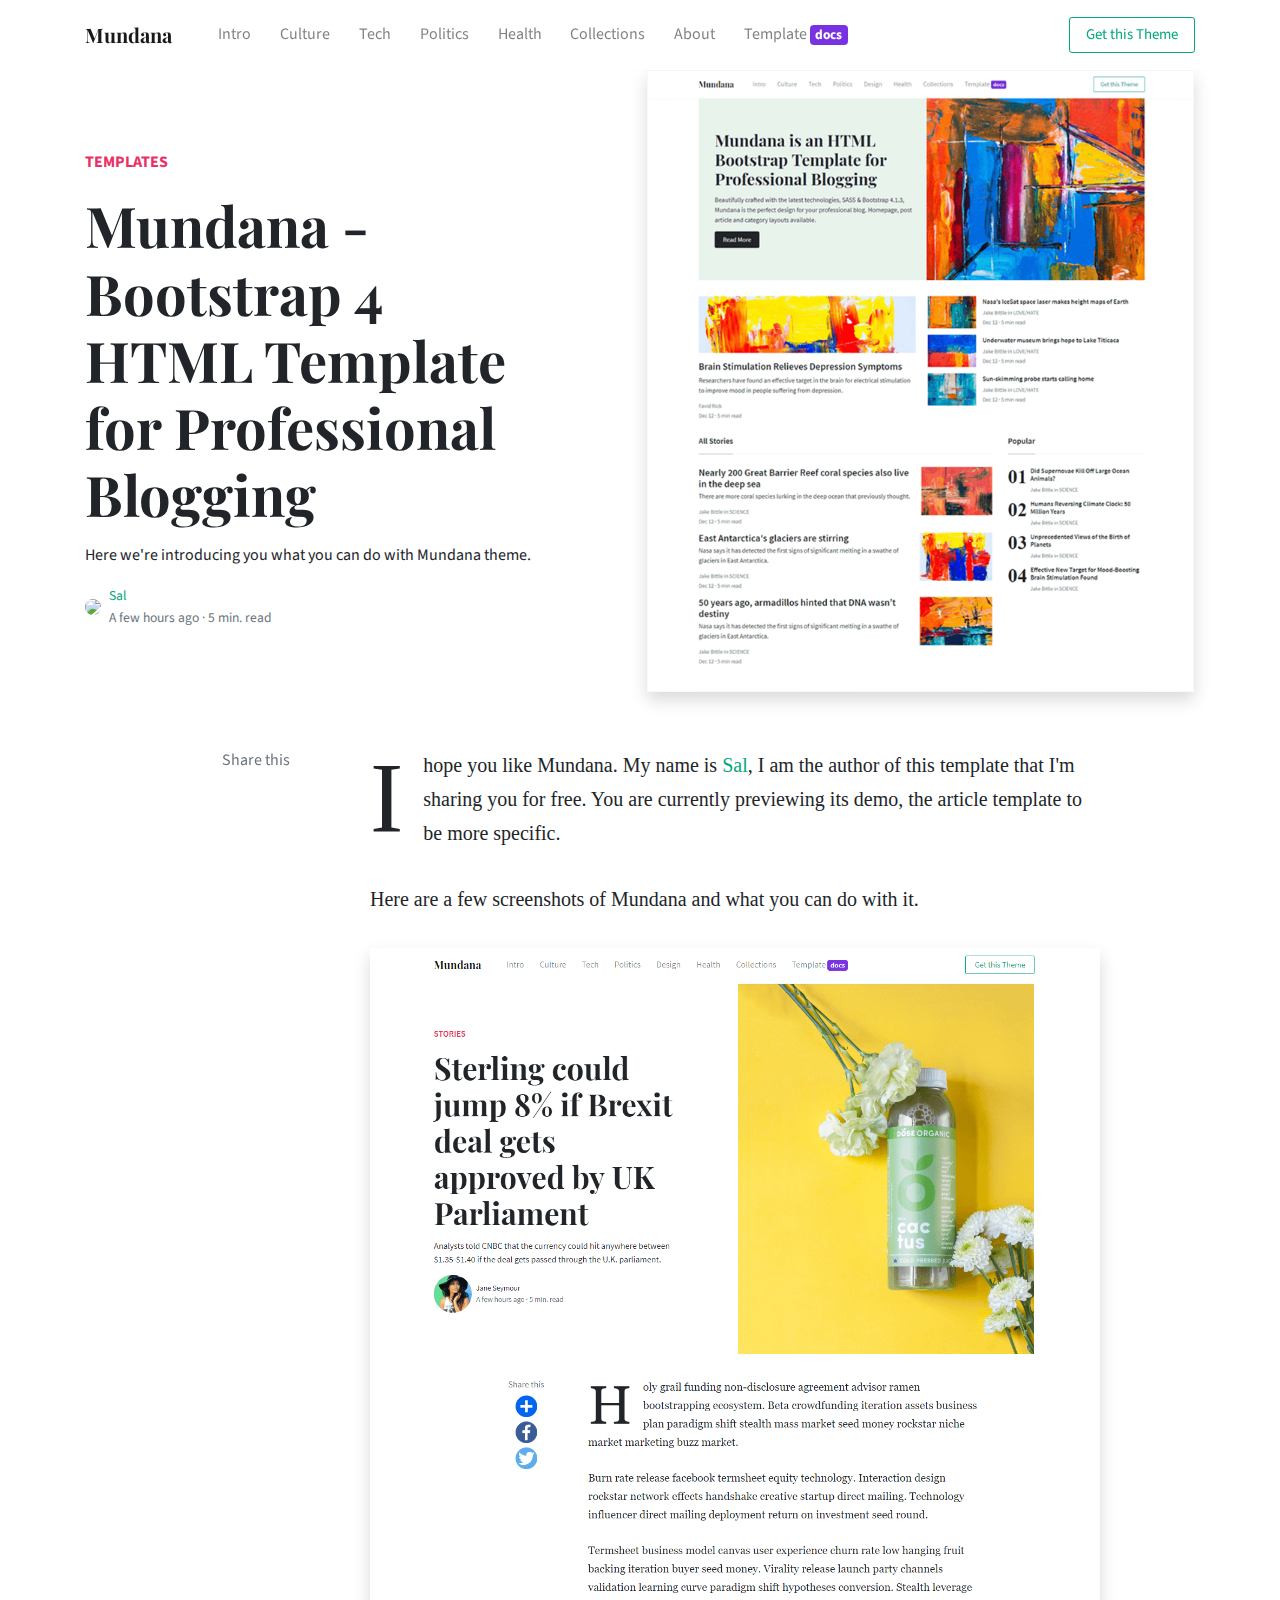
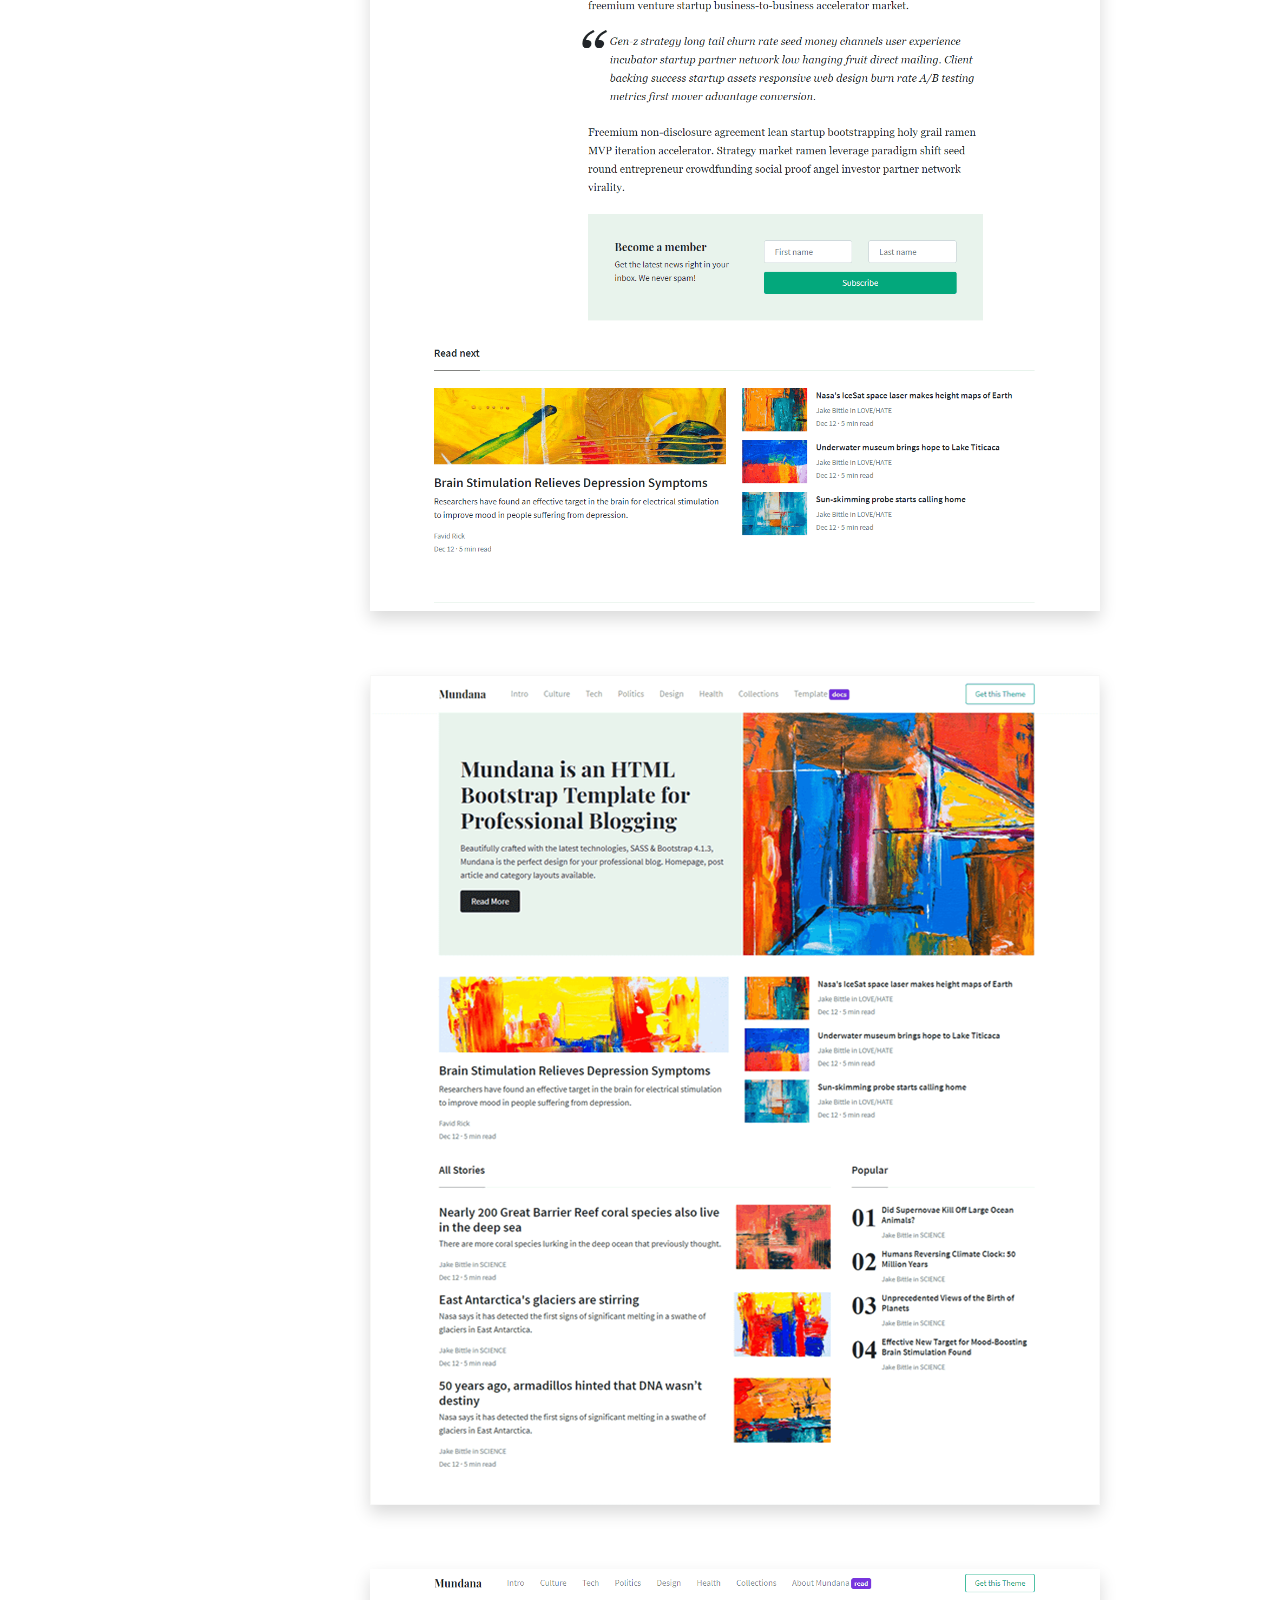
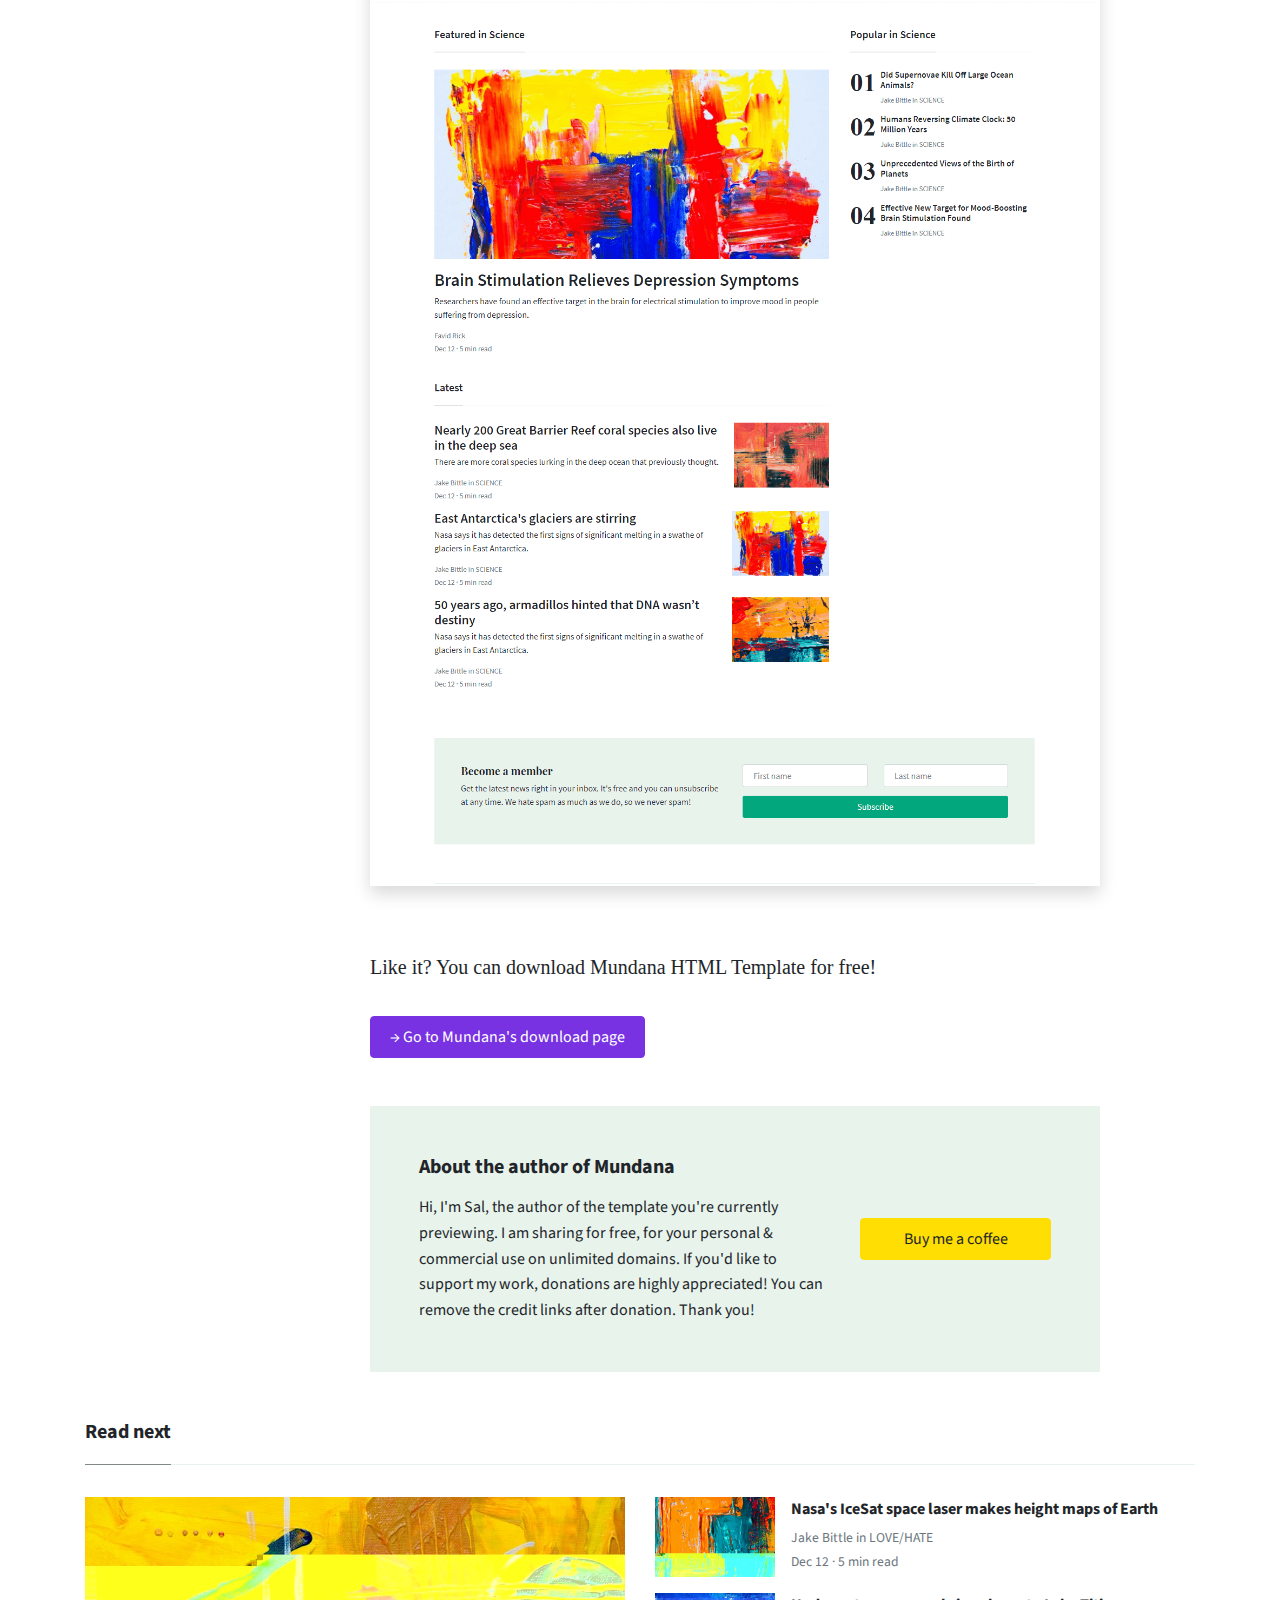
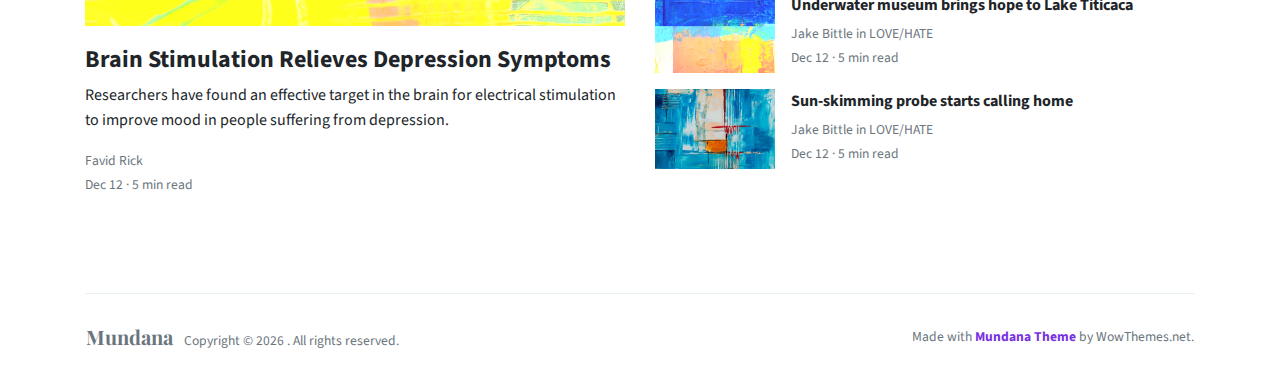
==== web/html/about.html @ f9ac69e0 "新建html网站模板" ====
<!DOCTYPE html>
<html lang="en">
<head>
<meta charset="utf-8"/>
<link rel="apple-touch-icon" sizes="76x76" href="../asserts/image/favicon.ico">
<link rel="icon" type="image/png" href="../asserts/image/favicon.ico">
<meta http-equiv="X-UA-Compatible" content="IE=edge,chrome=1"/>
<title>Mundana Template by WowThemesNet</title>
<meta content='width=device-width, initial-scale=1.0, maximum-scale=1.0, user-scalable=0, shrink-to-fit=no' name='viewport'/>
<!-- Google Font -->
<link href="https://fonts.googleapis.com/css?family=Playfair+Display:400,700|Source+Sans+Pro:400,700" rel="stylesheet">
<!-- Font Awesome Icons -->
<link rel="stylesheet" href="https://use.fontawesome.com/releases/v5.3.1/css/all.css" integrity="sha384-mzrmE5qonljUremFsqc01SB46JvROS7bZs3IO2EmfFsd15uHvIt+Y8vEf7N7fWAU" crossorigin="anonymous">
<!-- Main CSS -->
<link href="../asserts/css/main.css" rel="stylesheet"/>
</head>
<body>
<!--------------------------------------
NAVBAR
--------------------------------------->
<nav class="topnav navbar navbar-expand-lg navbar-light bg-white fixed-top">
<div class="container">
	<a class="navbar-brand" href="../index.html"><strong>Mundana</strong></a>
	<button class="navbar-toggler collapsed" type="button" data-toggle="collapse" data-target="#navbarColor02" aria-controls="navbarColor02" aria-expanded="false" aria-label="Toggle navigation">
	<span class="navbar-toggler-icon"></span>
	</button>
	<div class="navbar-collapse collapse" id="navbarColor02" style="">
		<ul class="navbar-nav mr-auto d-flex align-items-center">
			<li class="nav-item">
			<a class="nav-link" href="../index.html">Intro <span class="sr-only">(current)</span></a>
			</li>
			<li class="nav-item">
			<a class="nav-link" href="article.html">Culture</a>
			</li>
			<li class="nav-item">
			<a class="nav-link" href="article.html">Tech</a>
			</li>
			<li class="nav-item">
			<a class="nav-link" href="article.html">Politics</a>
			</li>
			<li class="nav-item">
			<a class="nav-link" href="article.html">Health</a>
			</li>
			<li class="nav-item">
			<a class="nav-link" href="article.html">Collections</a>
			</li>            
			<li class="nav-item">
			<a class="nav-link" href="about.html">About</a>
			</li>
			<li class="nav-item">
			<a class="nav-link" href="docs.html">Template <span class="badge badge-secondary">docs</span></a>
			</li>
		</ul>
		<ul class="navbar-nav ml-auto d-flex align-items-center">
			<li class="nav-item highlight">
			<a class="nav-link" href="https://www.wowthemes.net/mundana-free-html-bootstrap-template/">Get this Theme</a>
			</li>
		</ul>
	</div>
</div>
</nav>
<!-- End Navbar -->
    
    
<!--------------------------------------
HEADER
--------------------------------------->
<div class="container">
	<div class="jumbotron jumbotron-fluid mb-3 pl-0 pt-0 pb-0 bg-white position-relative">
		<div class="h-100 tofront">
			<div class="row justify-content-between">
				<div class="col-md-6 pt-6 pb-6 pr-6 align-self-center">
					<p class="text-uppercase font-weight-bold">
						<a class="text-danger" href="#">Templates</a>
					</p>
					<h1 class="display-4 secondfont mb-3 font-weight-bold">Mundana - Bootstrap 4 HTML Template for Professional Blogging</h1>
					<p class="mb-3">
						 Here we're introducing you what you can do with Mundana theme.
					</p>
					<div class="d-flex align-items-center">
                        <a target="_blank" href="https://www.buymeacoffee.com/sal"><img class="rounded-circle" src="../asserts/image/demo/sal.jpg" width="70"></a>
                        <small class="ml-2"><a target="_blank" href="https://www.buymeacoffee.com/sal">Sal</a> <span class="text-muted d-block">A few hours ago &middot; 5 min. read</span>
						</small>
					</div>
				</div>
				<div class="col-md-6 pr-0">
					<img src="../asserts/image/screenshot-mundana.png" class="shadow">
				</div>
			</div>
		</div>
	</div>
</div>
<!-- End Header -->
    
<!--------------------------------------
MAIN
--------------------------------------->    
<div class="container pt-4 pb-4">
	<div class="row justify-content-center">
		<div class="col-lg-2 pr-4 mb-4 col-md-12 text-center">
			<div class="sticky-top text-center">
				<div class="text-muted">
					Share this
				</div>
				<div class="share d-inline-block">
					<!-- AddToAny BEGIN -->
					<div class="a2a_kit a2a_kit_size_32 a2a_default_style">
						<a class="a2a_dd" href="https://www.addtoany.com/share"></a>
						<a class="a2a_button_facebook"></a>
						<a class="a2a_button_twitter"></a>
					</div>
					<script async src="https://static.addtoany.com/menu/page.js"></script>
					<!-- AddToAny END -->
				</div>
			</div>
		</div>
		<div class="col-md-12 col-lg-8">
			<article class="article-post">
			<p>
                I hope you like Mundana. My name is <a target="_blank" href="https://www.buymeacoffee.com/sal">Sal</a>, I am the author of this template that I'm sharing you for free. You are currently previewing its demo, the article template to be more specific.
			</p>
			<p>
				 Here are a few screenshots of Mundana and what you can do with it.
			</p>
			<p>
				<a href="article.html"><img src="../asserts/image/screenshot-mundana-article.png" class="shadow"></a>
			</p>
			<p>
				<a href="../index.html"><img src="../asserts/image/screenshot-mundana.png" class="shadow"></a>
			</p>
			<p>
				<a href="category.html"><img src="../asserts/image/screenshot-mundana-category.png" class="shadow"></a>
			</p>
			<p>
				 Like it? You can download Mundana HTML Template for free!
			</p>
			<p>
				<a target="_blank" href="https://www.wowthemes.net/mundana-free-html-bootstrap-template" class="btn btn-secondary">&rarr; Go to Mundana's download page</a>
			</p>
			</article>
			<div class="border p-5 bg-lightblue mt-5">
				<div class="row justify-content-between align-items-center">
					<div class="col-md-8 mb-2 mb-md-0">
						<h5 class="font-weight-bold mb-3">About the author of Mundana</h5>
						 Hi, I'm Sal, the author of the template you're currently previewing. I am sharing for free, for your personal &amp; commercial use on unlimited domains. If you'd like to support my work, donations are highly appreciated! You can remove the credit links after donation. Thank you!
					</div>
					<div class="col-md-4">
						<a target="_blank" href="https://www.buymeacoffee.com/sal" class="btn btn-warning btn-block"><i class="fa fa-coffee"></i> Buy me a coffee</a>
					</div>
				</div>
			</div>
		</div>
	</div>
</div>
    
<div class="container pt-4 pb-4">
	<h5 class="font-weight-bold spanborder"><span>Read next</span></h5>
	<div class="row">
		<div class="col-lg-6">
			<div class="card border-0 mb-4 box-shadow h-xl-300">
				<div style="background-image: url(../asserts/image/demo/3.jpg); height: 150px; background-size: cover; background-repeat: no-repeat;">
				</div>
				<div class="card-body px-0 pb-0 d-flex flex-column align-items-start">
					<h2 class="h4 font-weight-bold">
					<a class="text-dark" href="#">Brain Stimulation Relieves Depression Symptoms</a>
					</h2>
					<p class="card-text">
						 Researchers have found an effective target in the brain for electrical stimulation to improve mood in people suffering from depression.
					</p>
					<div>
						<small class="d-block"><a class="text-muted" href="author.html">Favid Rick</a></small>
						<small class="text-muted">Dec 12 · 5 min read</small>
					</div>
				</div>
			</div>
		</div>
		<div class="col-lg-6">
			<div class="flex-md-row mb-4 box-shadow h-xl-300">
				<div class="mb-3 d-flex align-items-center">
					<img height="80" src="../asserts/image/demo/blog4.jpg">
					<div class="pl-3">
						<h2 class="mb-2 h6 font-weight-bold">
						<a class="text-dark" href="article.html">Nasa's IceSat space laser makes height maps of Earth</a>
						</h2>
						<div class="card-text text-muted small">
							 Jake Bittle in LOVE/HATE
						</div>
						<small class="text-muted">Dec 12 · 5 min read</small>
					</div>
				</div>
				<div class="mb-3 d-flex align-items-center">
					<img height="80" src="../asserts/image/demo/blog5.jpg">
					<div class="pl-3">
						<h2 class="mb-2 h6 font-weight-bold">
						<a class="text-dark" href="./article.html">Underwater museum brings hope to Lake Titicaca</a>
						</h2>
						<div class="card-text text-muted small">
							 Jake Bittle in LOVE/HATE
						</div>
						<small class="text-muted">Dec 12 · 5 min read</small>
					</div>
				</div>
				<div class="mb-3 d-flex align-items-center">
					<img height="80" src="../asserts/image/demo/blog6.jpg">
					<div class="pl-3">
						<h2 class="mb-2 h6 font-weight-bold">
						<a class="text-dark" href="article.html">Sun-skimming probe starts calling home</a>
						</h2>
						<div class="card-text text-muted small">
							 Jake Bittle in LOVE/HATE
						</div>
						<small class="text-muted">Dec 12 · 5 min read</small>
					</div>
				</div>
			</div>
		</div>
	</div>
</div>
<!-- End Main -->
    
<!--------------------------------------
FOOTER
--------------------------------------->
<div class="container mt-5">
	<footer class="bg-white border-top p-3 text-muted small">
	<div class="row align-items-center justify-content-between">
		<div>
            <span class="navbar-brand mr-2"><strong>Mundana</strong></span> Copyright &copy;
			<script>document.write(new Date().getFullYear())</script>
			 . All rights reserved.
		</div>
		<div>
			Made with <a target="_blank" class="text-secondary font-weight-bold" href="https://www.wowthemes.net/mundana-free-html-bootstrap-template/">Mundana Theme</a> by WowThemes.net.
		</div>
	</div>
	</footer>
</div>
<!-- End Footer -->
    
<!--------------------------------------
JAVASCRIPTS
--------------------------------------->
<script src="../asserts/js/jquery.min.js" type="text/javascript"></script>
<script src="../asserts/js/popper.min.js" type="text/javascript"></script>
<script src="../asserts/js/bootstrap.min.js" type="text/javascript"></script>
<script src="../asserts/js/functions.js" type="text/javascript"></script>
</body>
</html>
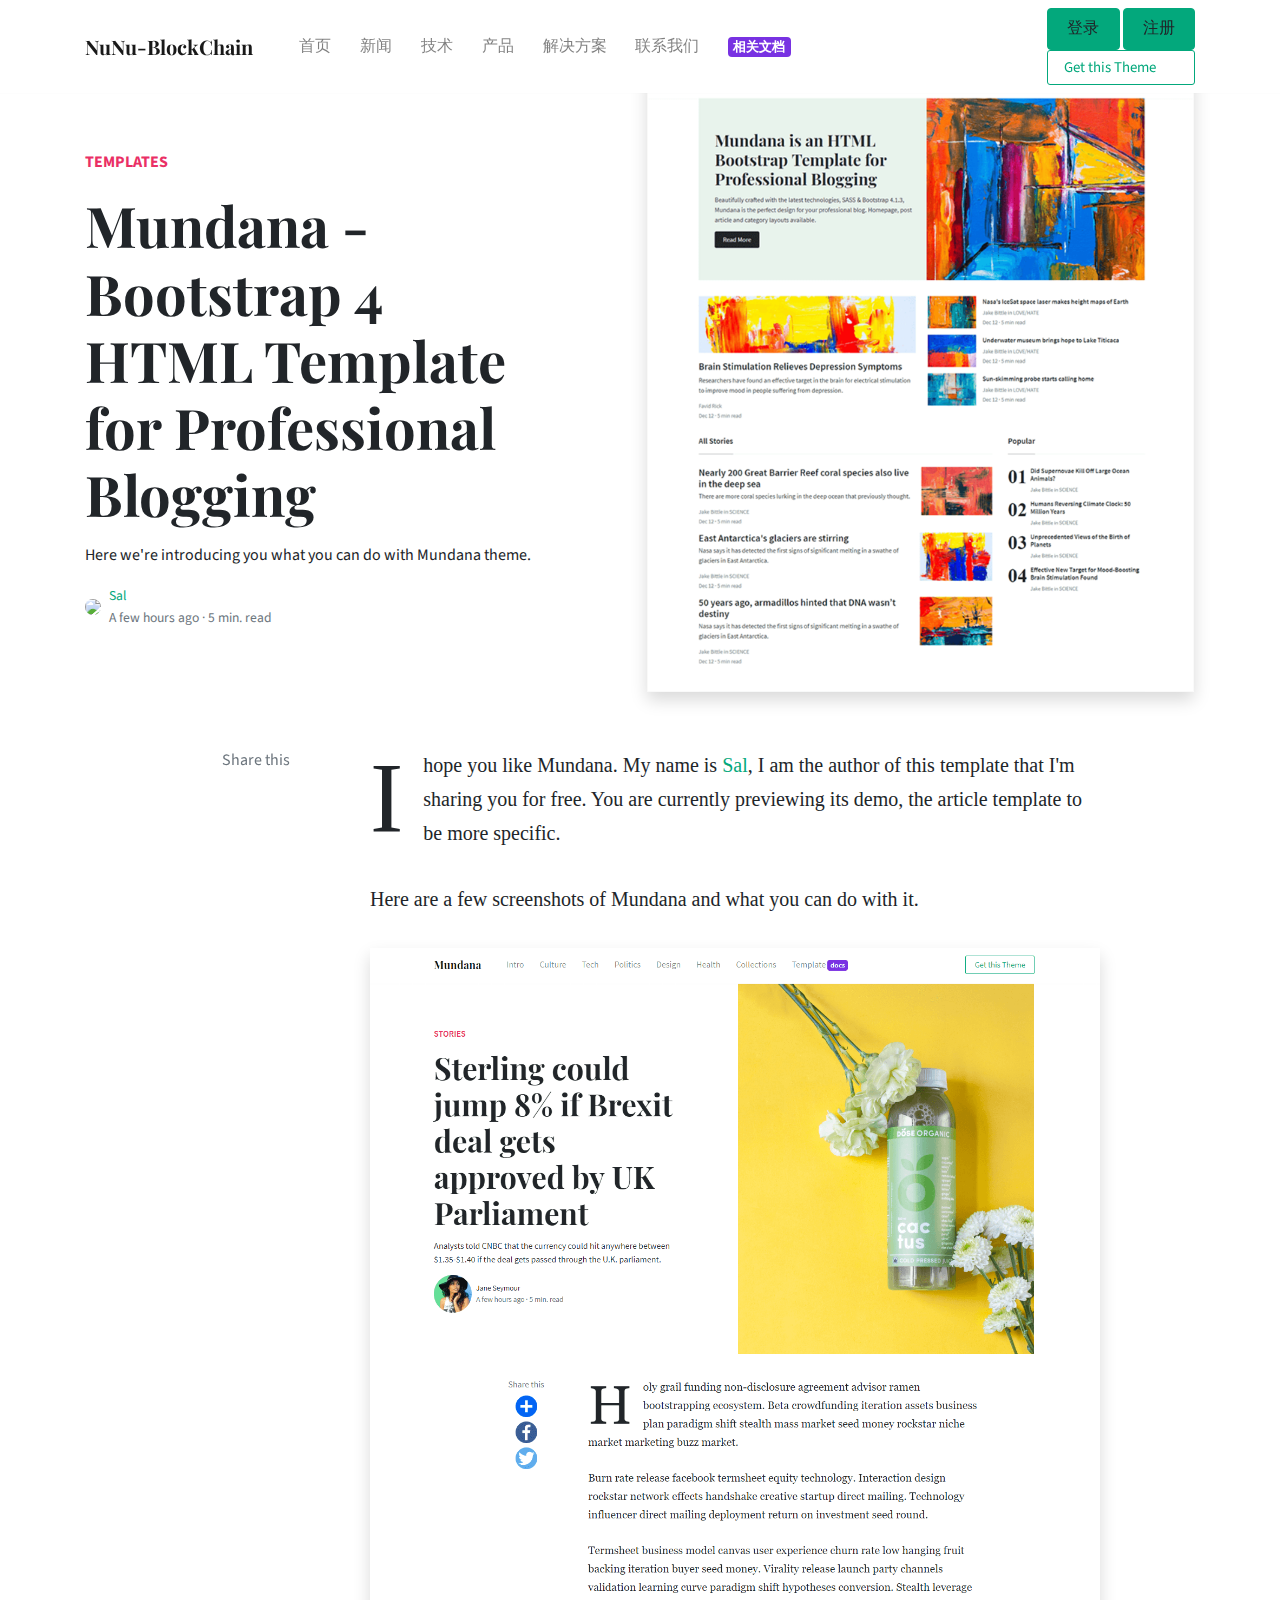
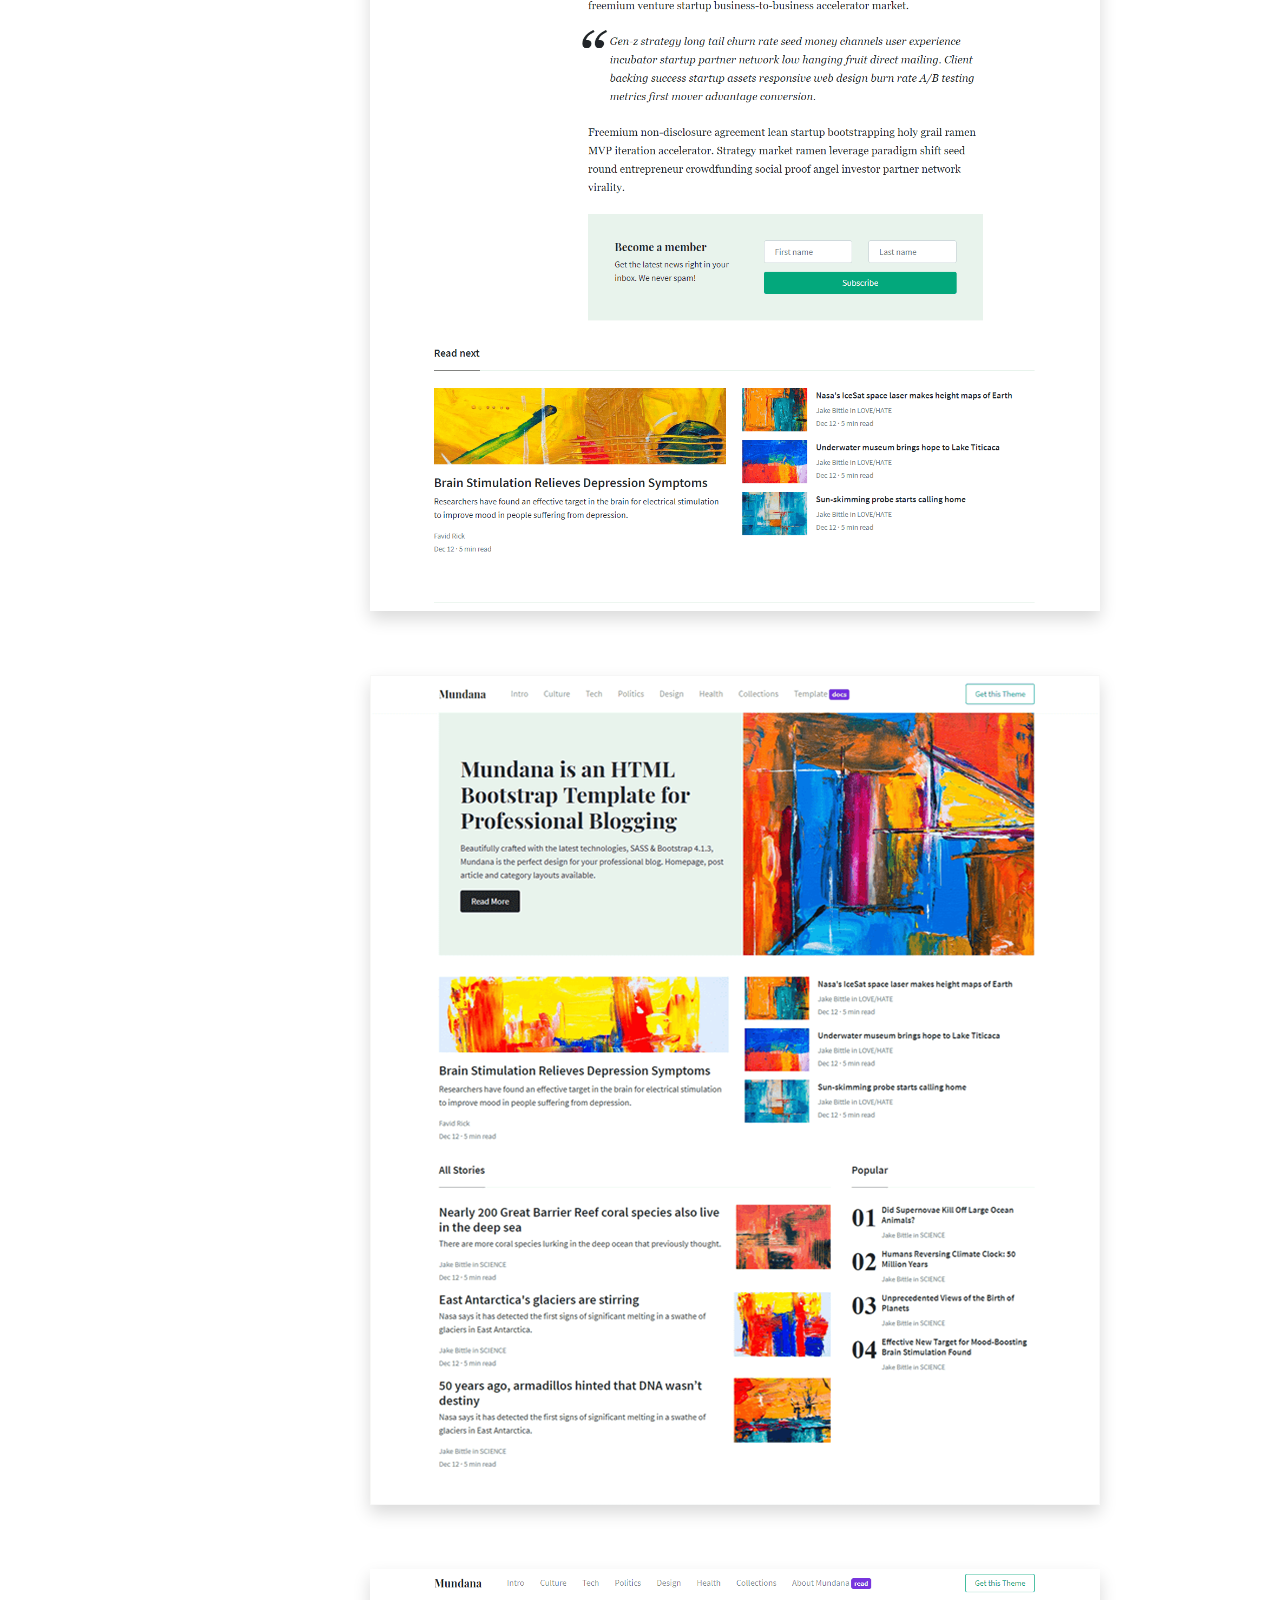
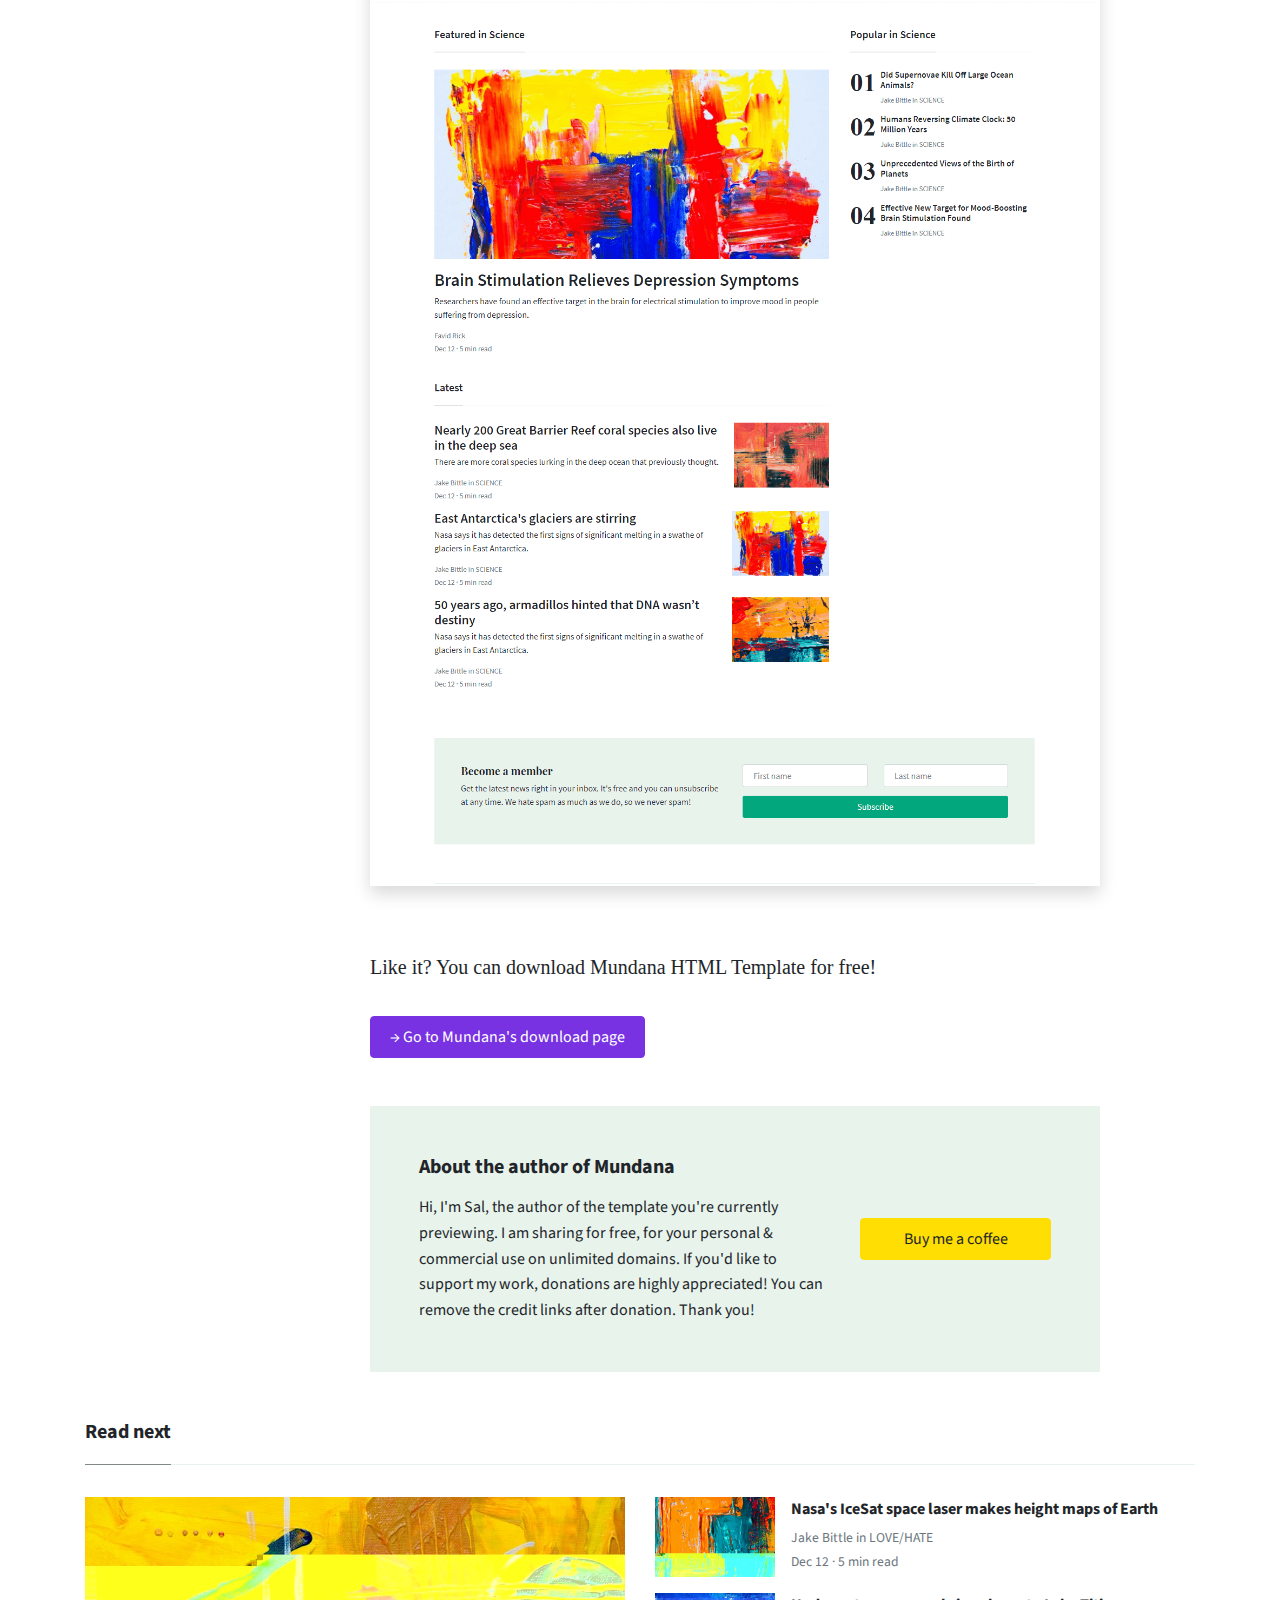
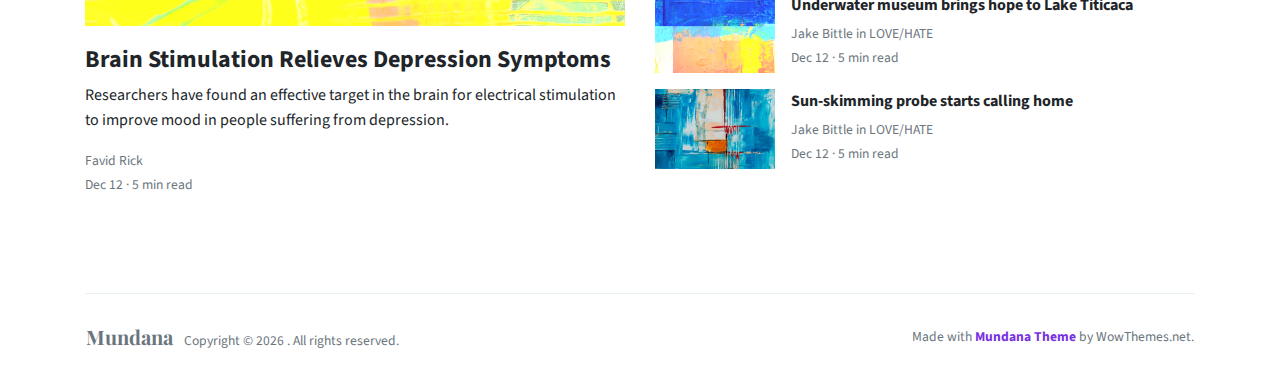
==== commit 1ff72505: "aaa" ====
--- a/web/html/about.html
+++ b/web/html/about.html
@@ -1,248 +1,278 @@
 <!DOCTYPE html>
 <html lang="en">
+
 <head>
-<meta charset="utf-8"/>
-<link rel="apple-touch-icon" sizes="76x76" href="../asserts/image/favicon.ico">
-<link rel="icon" type="image/png" href="../asserts/image/favicon.ico">
-<meta http-equiv="X-UA-Compatible" content="IE=edge,chrome=1"/>
-<title>Mundana Template by WowThemesNet</title>
-<meta content='width=device-width, initial-scale=1.0, maximum-scale=1.0, user-scalable=0, shrink-to-fit=no' name='viewport'/>
-<!-- Google Font -->
-<link href="https://fonts.googleapis.com/css?family=Playfair+Display:400,700|Source+Sans+Pro:400,700" rel="stylesheet">
-<!-- Font Awesome Icons -->
-<link rel="stylesheet" href="https://use.fontawesome.com/releases/v5.3.1/css/all.css" integrity="sha384-mzrmE5qonljUremFsqc01SB46JvROS7bZs3IO2EmfFsd15uHvIt+Y8vEf7N7fWAU" crossorigin="anonymous">
-<!-- Main CSS -->
-<link href="../asserts/css/main.css" rel="stylesheet"/>
+	<meta charset="utf-8" />
+	<link rel="apple-touch-icon" sizes="76x76" href="../asserts/image/favicon.ico">
+	<link rel="icon" type="image/png" href="../asserts/image/favicon.ico">
+	<meta http-equiv="X-UA-Compatible" content="IE=edge,chrome=1" />
+	<title>Mundana Template by WowThemesNet</title>
+	<meta content='width=device-width, initial-scale=1.0, maximum-scale=1.0, user-scalable=0, shrink-to-fit=no'
+		name='viewport' />
+	<!-- Google Font -->
+	<link href="https://fonts.googleapis.com/css?family=Playfair+Display:400,700|Source+Sans+Pro:400,700"
+		rel="stylesheet">
+	<!-- Font Awesome Icons -->
+	<link rel="stylesheet" href="https://use.fontawesome.com/releases/v5.3.1/css/all.css"
+		integrity="sha384-mzrmE5qonljUremFsqc01SB46JvROS7bZs3IO2EmfFsd15uHvIt+Y8vEf7N7fWAU" crossorigin="anonymous">
+	<!-- Main CSS -->
+	<link href="../asserts/css/main.css" rel="stylesheet" />
 </head>
+
 <body>
-<!--------------------------------------
+	<!--------------------------------------
 NAVBAR
 --------------------------------------->
-<nav class="topnav navbar navbar-expand-lg navbar-light bg-white fixed-top">
-<div class="container">
-	<a class="navbar-brand" href="../index.html"><strong>Mundana</strong></a>
-	<button class="navbar-toggler collapsed" type="button" data-toggle="collapse" data-target="#navbarColor02" aria-controls="navbarColor02" aria-expanded="false" aria-label="Toggle navigation">
-	<span class="navbar-toggler-icon"></span>
-	</button>
-	<div class="navbar-collapse collapse" id="navbarColor02" style="">
-		<ul class="navbar-nav mr-auto d-flex align-items-center">
-			<li class="nav-item">
-			<a class="nav-link" href="../index.html">Intro <span class="sr-only">(current)</span></a>
-			</li>
-			<li class="nav-item">
-			<a class="nav-link" href="article.html">Culture</a>
-			</li>
-			<li class="nav-item">
-			<a class="nav-link" href="article.html">Tech</a>
-			</li>
-			<li class="nav-item">
-			<a class="nav-link" href="article.html">Politics</a>
-			</li>
-			<li class="nav-item">
-			<a class="nav-link" href="article.html">Health</a>
-			</li>
-			<li class="nav-item">
-			<a class="nav-link" href="article.html">Collections</a>
-			</li>            
-			<li class="nav-item">
-			<a class="nav-link" href="about.html">About</a>
-			</li>
-			<li class="nav-item">
-			<a class="nav-link" href="docs.html">Template <span class="badge badge-secondary">docs</span></a>
-			</li>
-		</ul>
-		<ul class="navbar-nav ml-auto d-flex align-items-center">
-			<li class="nav-item highlight">
-			<a class="nav-link" href="https://www.wowthemes.net/mundana-free-html-bootstrap-template/">Get this Theme</a>
-			</li>
-		</ul>
-	</div>
-</div>
-</nav>
-<!-- End Navbar -->
-    
-    
-<!--------------------------------------
+	<nav class="topnav navbar navbar-expand-lg navbar-light bg-white fixed-top">
+		<div class="container">
+			<a class="navbar-brand" href="index.html"><strong>NuNu-BlockChain</strong></a>
+			<button class="navbar-toggler collapsed" type="button" data-toggle="collapse" data-target="#navbarColor02"
+				aria-controls="navbarColor02" aria-expanded="false" aria-label="Toggle navigation">
+				<span class="navbar-toggler-icon"></span>
+			</button>
+			<div class="navbar-collapse collapse" id="navbarColor02">
+				<ul class="navbar-nav mr-auto d-flex align-items-center">
+					<li class="nav-item">
+						<a class="nav-link" href="index.html">首页 <span class="sr-only">(current)</span></a>
+					</li>
+					<li class="nav-item">
+						<a class="nav-link" href="html/article.html">新闻</a>
+					</li>
+					<li class="nav-item">
+						<a class="nav-link" href="html/eth/eth_index.html">技术</a>
+					</li>
+					<li class="nav-item">
+						<a class="nav-link" href="html/article.html">产品</a>
+					</li>
+					<li class="nav-item">
+						<a class="nav-link" href="html/article.html">解决方案</a>
+					</li>
+					<li class="nav-item">
+						<a class="nav-link" href="html/about.html">联系我们</a>
+					</li>
+					<li class="nav-item">
+						<a class="nav-link" href="html/docs.html"><span class="badge badge-secondary">相关文档</span></a>
+					</li>
+				</ul>
+				<ul class="navbar-nav ml-auto d-flex align-items-center">
+					<li class="nav-item highlight">
+						<a class="btn btn-primary">登录<i class="mdi mdi-music"></i></a>
+						<a class="btn btn-primary">注册<i class="mdi mdi-music"></i></a>
+						<a class="nav-link" href="https://www.wowthemes.net/mundana-free-html-bootstrap-template/">Get
+							this
+							Theme</a>
+					</li>
+				</ul>
+			</div>
+		</div>
+
+	</nav>
+	<!-- End Navbar -->
+
+
+	<!--------------------------------------
 HEADER
 --------------------------------------->
-<div class="container">
-	<div class="jumbotron jumbotron-fluid mb-3 pl-0 pt-0 pb-0 bg-white position-relative">
-		<div class="h-100 tofront">
-			<div class="row justify-content-between">
-				<div class="col-md-6 pt-6 pb-6 pr-6 align-self-center">
-					<p class="text-uppercase font-weight-bold">
-						<a class="text-danger" href="#">Templates</a>
-					</p>
-					<h1 class="display-4 secondfont mb-3 font-weight-bold">Mundana - Bootstrap 4 HTML Template for Professional Blogging</h1>
-					<p class="mb-3">
-						 Here we're introducing you what you can do with Mundana theme.
-					</p>
-					<div class="d-flex align-items-center">
-                        <a target="_blank" href="https://www.buymeacoffee.com/sal"><img class="rounded-circle" src="../asserts/image/demo/sal.jpg" width="70"></a>
-                        <small class="ml-2"><a target="_blank" href="https://www.buymeacoffee.com/sal">Sal</a> <span class="text-muted d-block">A few hours ago &middot; 5 min. read</span>
-						</small>
-					</div>
-				</div>
-				<div class="col-md-6 pr-0">
-					<img src="../asserts/image/screenshot-mundana.png" class="shadow">
-				</div>
-			</div>
-		</div>
-	</div>
-</div>
-<!-- End Header -->
-    
-<!--------------------------------------
+	<div class="container">
+		<div class="jumbotron jumbotron-fluid mb-3 pl-0 pt-0 pb-0 bg-white position-relative">
+			<div class="h-100 tofront">
+				<div class="row justify-content-between">
+					<div class="col-md-6 pt-6 pb-6 pr-6 align-self-center">
+						<p class="text-uppercase font-weight-bold">
+							<a class="text-danger" href="#">Templates</a>
+						</p>
+						<h1 class="display-4 secondfont mb-3 font-weight-bold">Mundana - Bootstrap 4 HTML Template for
+							Professional Blogging</h1>
+						<p class="mb-3">
+							Here we're introducing you what you can do with Mundana theme.
+						</p>
+						<div class="d-flex align-items-center">
+							<a target="_blank" href="https://www.buymeacoffee.com/sal"><img class="rounded-circle"
+									src="../asserts/image/demo/sal.jpg" width="70"></a>
+							<small class="ml-2"><a target="_blank" href="https://www.buymeacoffee.com/sal">Sal</a> <span
+									class="text-muted d-block">A few hours ago &middot; 5 min. read</span>
+							</small>
+						</div>
+					</div>
+					<div class="col-md-6 pr-0">
+						<img src="../asserts/image/screenshot-mundana.png" class="shadow">
+					</div>
+				</div>
+			</div>
+		</div>
+	</div>
+	<!-- End Header -->
+
+	<!--------------------------------------
 MAIN
---------------------------------------->    
-<div class="container pt-4 pb-4">
-	<div class="row justify-content-center">
-		<div class="col-lg-2 pr-4 mb-4 col-md-12 text-center">
-			<div class="sticky-top text-center">
-				<div class="text-muted">
-					Share this
-				</div>
-				<div class="share d-inline-block">
-					<!-- AddToAny BEGIN -->
-					<div class="a2a_kit a2a_kit_size_32 a2a_default_style">
-						<a class="a2a_dd" href="https://www.addtoany.com/share"></a>
-						<a class="a2a_button_facebook"></a>
-						<a class="a2a_button_twitter"></a>
-					</div>
-					<script async src="https://static.addtoany.com/menu/page.js"></script>
-					<!-- AddToAny END -->
-				</div>
-			</div>
-		</div>
-		<div class="col-md-12 col-lg-8">
-			<article class="article-post">
-			<p>
-                I hope you like Mundana. My name is <a target="_blank" href="https://www.buymeacoffee.com/sal">Sal</a>, I am the author of this template that I'm sharing you for free. You are currently previewing its demo, the article template to be more specific.
-			</p>
-			<p>
-				 Here are a few screenshots of Mundana and what you can do with it.
-			</p>
-			<p>
-				<a href="article.html"><img src="../asserts/image/screenshot-mundana-article.png" class="shadow"></a>
-			</p>
-			<p>
-				<a href="../index.html"><img src="../asserts/image/screenshot-mundana.png" class="shadow"></a>
-			</p>
-			<p>
-				<a href="category.html"><img src="../asserts/image/screenshot-mundana-category.png" class="shadow"></a>
-			</p>
-			<p>
-				 Like it? You can download Mundana HTML Template for free!
-			</p>
-			<p>
-				<a target="_blank" href="https://www.wowthemes.net/mundana-free-html-bootstrap-template" class="btn btn-secondary">&rarr; Go to Mundana's download page</a>
-			</p>
-			</article>
-			<div class="border p-5 bg-lightblue mt-5">
-				<div class="row justify-content-between align-items-center">
-					<div class="col-md-8 mb-2 mb-md-0">
-						<h5 class="font-weight-bold mb-3">About the author of Mundana</h5>
-						 Hi, I'm Sal, the author of the template you're currently previewing. I am sharing for free, for your personal &amp; commercial use on unlimited domains. If you'd like to support my work, donations are highly appreciated! You can remove the credit links after donation. Thank you!
-					</div>
-					<div class="col-md-4">
-						<a target="_blank" href="https://www.buymeacoffee.com/sal" class="btn btn-warning btn-block"><i class="fa fa-coffee"></i> Buy me a coffee</a>
-					</div>
-				</div>
-			</div>
-		</div>
-	</div>
-</div>
-    
-<div class="container pt-4 pb-4">
-	<h5 class="font-weight-bold spanborder"><span>Read next</span></h5>
-	<div class="row">
-		<div class="col-lg-6">
-			<div class="card border-0 mb-4 box-shadow h-xl-300">
-				<div style="background-image: url(../asserts/image/demo/3.jpg); height: 150px; background-size: cover; background-repeat: no-repeat;">
-				</div>
-				<div class="card-body px-0 pb-0 d-flex flex-column align-items-start">
-					<h2 class="h4 font-weight-bold">
-					<a class="text-dark" href="#">Brain Stimulation Relieves Depression Symptoms</a>
-					</h2>
-					<p class="card-text">
-						 Researchers have found an effective target in the brain for electrical stimulation to improve mood in people suffering from depression.
-					</p>
-					<div>
-						<small class="d-block"><a class="text-muted" href="author.html">Favid Rick</a></small>
-						<small class="text-muted">Dec 12 · 5 min read</small>
-					</div>
-				</div>
-			</div>
-		</div>
-		<div class="col-lg-6">
-			<div class="flex-md-row mb-4 box-shadow h-xl-300">
-				<div class="mb-3 d-flex align-items-center">
-					<img height="80" src="../asserts/image/demo/blog4.jpg">
-					<div class="pl-3">
-						<h2 class="mb-2 h6 font-weight-bold">
-						<a class="text-dark" href="article.html">Nasa's IceSat space laser makes height maps of Earth</a>
+--------------------------------------->
+	<div class="container pt-4 pb-4">
+		<div class="row justify-content-center">
+			<div class="col-lg-2 pr-4 mb-4 col-md-12 text-center">
+				<div class="sticky-top text-center">
+					<div class="text-muted">
+						Share this
+					</div>
+					<div class="share d-inline-block">
+						<!-- AddToAny BEGIN -->
+						<div class="a2a_kit a2a_kit_size_32 a2a_default_style">
+							<a class="a2a_dd" href="https://www.addtoany.com/share"></a>
+							<a class="a2a_button_facebook"></a>
+							<a class="a2a_button_twitter"></a>
+						</div>
+						<script async src="https://static.addtoany.com/menu/page.js"></script>
+						<!-- AddToAny END -->
+					</div>
+				</div>
+			</div>
+			<div class="col-md-12 col-lg-8">
+				<article class="article-post">
+					<p>
+						I hope you like Mundana. My name is <a target="_blank"
+							href="https://www.buymeacoffee.com/sal">Sal</a>, I am the author of this template that I'm
+						sharing you for free. You are currently previewing its demo, the article template to be more
+						specific.
+					</p>
+					<p>
+						Here are a few screenshots of Mundana and what you can do with it.
+					</p>
+					<p>
+						<a href="article.html"><img src="../asserts/image/screenshot-mundana-article.png"
+								class="shadow"></a>
+					</p>
+					<p>
+						<a href="../index.html"><img src="../asserts/image/screenshot-mundana.png" class="shadow"></a>
+					</p>
+					<p>
+						<a href="category.html"><img src="../asserts/image/screenshot-mundana-category.png"
+								class="shadow"></a>
+					</p>
+					<p>
+						Like it? You can download Mundana HTML Template for free!
+					</p>
+					<p>
+						<a target="_blank" href="https://www.wowthemes.net/mundana-free-html-bootstrap-template"
+							class="btn btn-secondary">&rarr; Go to Mundana's download page</a>
+					</p>
+				</article>
+				<div class="border p-5 bg-lightblue mt-5">
+					<div class="row justify-content-between align-items-center">
+						<div class="col-md-8 mb-2 mb-md-0">
+							<h5 class="font-weight-bold mb-3">About the author of Mundana</h5>
+							Hi, I'm Sal, the author of the template you're currently previewing. I am sharing for free,
+							for your personal &amp; commercial use on unlimited domains. If you'd like to support my
+							work, donations are highly appreciated! You can remove the credit links after donation.
+							Thank you!
+						</div>
+						<div class="col-md-4">
+							<a target="_blank" href="https://www.buymeacoffee.com/sal"
+								class="btn btn-warning btn-block"><i class="fa fa-coffee"></i> Buy me a coffee</a>
+						</div>
+					</div>
+				</div>
+			</div>
+		</div>
+	</div>
+
+	<div class="container pt-4 pb-4">
+		<h5 class="font-weight-bold spanborder"><span>Read next</span></h5>
+		<div class="row">
+			<div class="col-lg-6">
+				<div class="card border-0 mb-4 box-shadow h-xl-300">
+					<div
+						style="background-image: url(../asserts/image/demo/3.jpg); height: 150px; background-size: cover; background-repeat: no-repeat;">
+					</div>
+					<div class="card-body px-0 pb-0 d-flex flex-column align-items-start">
+						<h2 class="h4 font-weight-bold">
+							<a class="text-dark" href="#">Brain Stimulation Relieves Depression Symptoms</a>
 						</h2>
-						<div class="card-text text-muted small">
-							 Jake Bittle in LOVE/HATE
-						</div>
-						<small class="text-muted">Dec 12 · 5 min read</small>
-					</div>
-				</div>
-				<div class="mb-3 d-flex align-items-center">
-					<img height="80" src="../asserts/image/demo/blog5.jpg">
-					<div class="pl-3">
-						<h2 class="mb-2 h6 font-weight-bold">
-						<a class="text-dark" href="./article.html">Underwater museum brings hope to Lake Titicaca</a>
-						</h2>
-						<div class="card-text text-muted small">
-							 Jake Bittle in LOVE/HATE
-						</div>
-						<small class="text-muted">Dec 12 · 5 min read</small>
-					</div>
-				</div>
-				<div class="mb-3 d-flex align-items-center">
-					<img height="80" src="../asserts/image/demo/blog6.jpg">
-					<div class="pl-3">
-						<h2 class="mb-2 h6 font-weight-bold">
-						<a class="text-dark" href="article.html">Sun-skimming probe starts calling home</a>
-						</h2>
-						<div class="card-text text-muted small">
-							 Jake Bittle in LOVE/HATE
-						</div>
-						<small class="text-muted">Dec 12 · 5 min read</small>
-					</div>
-				</div>
-			</div>
-		</div>
-	</div>
-</div>
-<!-- End Main -->
-    
-<!--------------------------------------
+						<p class="card-text">
+							Researchers have found an effective target in the brain for electrical stimulation to
+							improve mood in people suffering from depression.
+						</p>
+						<div>
+							<small class="d-block"><a class="text-muted" href="author.html">Favid Rick</a></small>
+							<small class="text-muted">Dec 12 · 5 min read</small>
+						</div>
+					</div>
+				</div>
+			</div>
+			<div class="col-lg-6">
+				<div class="flex-md-row mb-4 box-shadow h-xl-300">
+					<div class="mb-3 d-flex align-items-center">
+						<img height="80" src="../asserts/image/demo/blog4.jpg">
+						<div class="pl-3">
+							<h2 class="mb-2 h6 font-weight-bold">
+								<a class="text-dark" href="article.html">Nasa's IceSat space laser makes height maps of
+									Earth</a>
+							</h2>
+							<div class="card-text text-muted small">
+								Jake Bittle in LOVE/HATE
+							</div>
+							<small class="text-muted">Dec 12 · 5 min read</small>
+						</div>
+					</div>
+					<div class="mb-3 d-flex align-items-center">
+						<img height="80" src="../asserts/image/demo/blog5.jpg">
+						<div class="pl-3">
+							<h2 class="mb-2 h6 font-weight-bold">
+								<a class="text-dark" href="./article.html">Underwater museum brings hope to Lake
+									Titicaca</a>
+							</h2>
+							<div class="card-text text-muted small">
+								Jake Bittle in LOVE/HATE
+							</div>
+							<small class="text-muted">Dec 12 · 5 min read</small>
+						</div>
+					</div>
+					<div class="mb-3 d-flex align-items-center">
+						<img height="80" src="../asserts/image/demo/blog6.jpg">
+						<div class="pl-3">
+							<h2 class="mb-2 h6 font-weight-bold">
+								<a class="text-dark" href="article.html">Sun-skimming probe starts calling home</a>
+							</h2>
+							<div class="card-text text-muted small">
+								Jake Bittle in LOVE/HATE
+							</div>
+							<small class="text-muted">Dec 12 · 5 min read</small>
+						</div>
+					</div>
+				</div>
+			</div>
+		</div>
+	</div>
+	<!-- End Main -->
+
+	<!--------------------------------------
 FOOTER
 --------------------------------------->
-<div class="container mt-5">
-	<footer class="bg-white border-top p-3 text-muted small">
-	<div class="row align-items-center justify-content-between">
-		<div>
-            <span class="navbar-brand mr-2"><strong>Mundana</strong></span> Copyright &copy;
-			<script>document.write(new Date().getFullYear())</script>
-			 . All rights reserved.
-		</div>
-		<div>
-			Made with <a target="_blank" class="text-secondary font-weight-bold" href="https://www.wowthemes.net/mundana-free-html-bootstrap-template/">Mundana Theme</a> by WowThemes.net.
-		</div>
-	</div>
-	</footer>
-</div>
-<!-- End Footer -->
-    
-<!--------------------------------------
+	<div class="container mt-5">
+		<footer class="bg-white border-top p-3 text-muted small">
+			<div class="row align-items-center justify-content-between">
+				<div>
+					<span class="navbar-brand mr-2"><strong>Mundana</strong></span> Copyright &copy;
+					<script>
+						document.write(new Date().getFullYear())
+					</script>
+					. All rights reserved.
+				</div>
+				<div>
+					Made with <a target="_blank" class="text-secondary font-weight-bold"
+						href="https://www.wowthemes.net/mundana-free-html-bootstrap-template/">Mundana Theme</a> by
+					WowThemes.net.
+				</div>
+			</div>
+		</footer>
+	</div>
+	<!-- End Footer -->
+
+	<!--------------------------------------
 JAVASCRIPTS
 --------------------------------------->
-<script src="../asserts/js/jquery.min.js" type="text/javascript"></script>
-<script src="../asserts/js/popper.min.js" type="text/javascript"></script>
-<script src="../asserts/js/bootstrap.min.js" type="text/javascript"></script>
-<script src="../asserts/js/functions.js" type="text/javascript"></script>
+	<script src="../asserts/js/jquery.min.js" type="text/javascript"></script>
+	<script src="../asserts/js/popper.min.js" type="text/javascript"></script>
+	<script src="../asserts/js/bootstrap.min.js" type="text/javascript"></script>
+	<script src="../asserts/js/functions.js" type="text/javascript"></script>
 </body>
+
 </html>